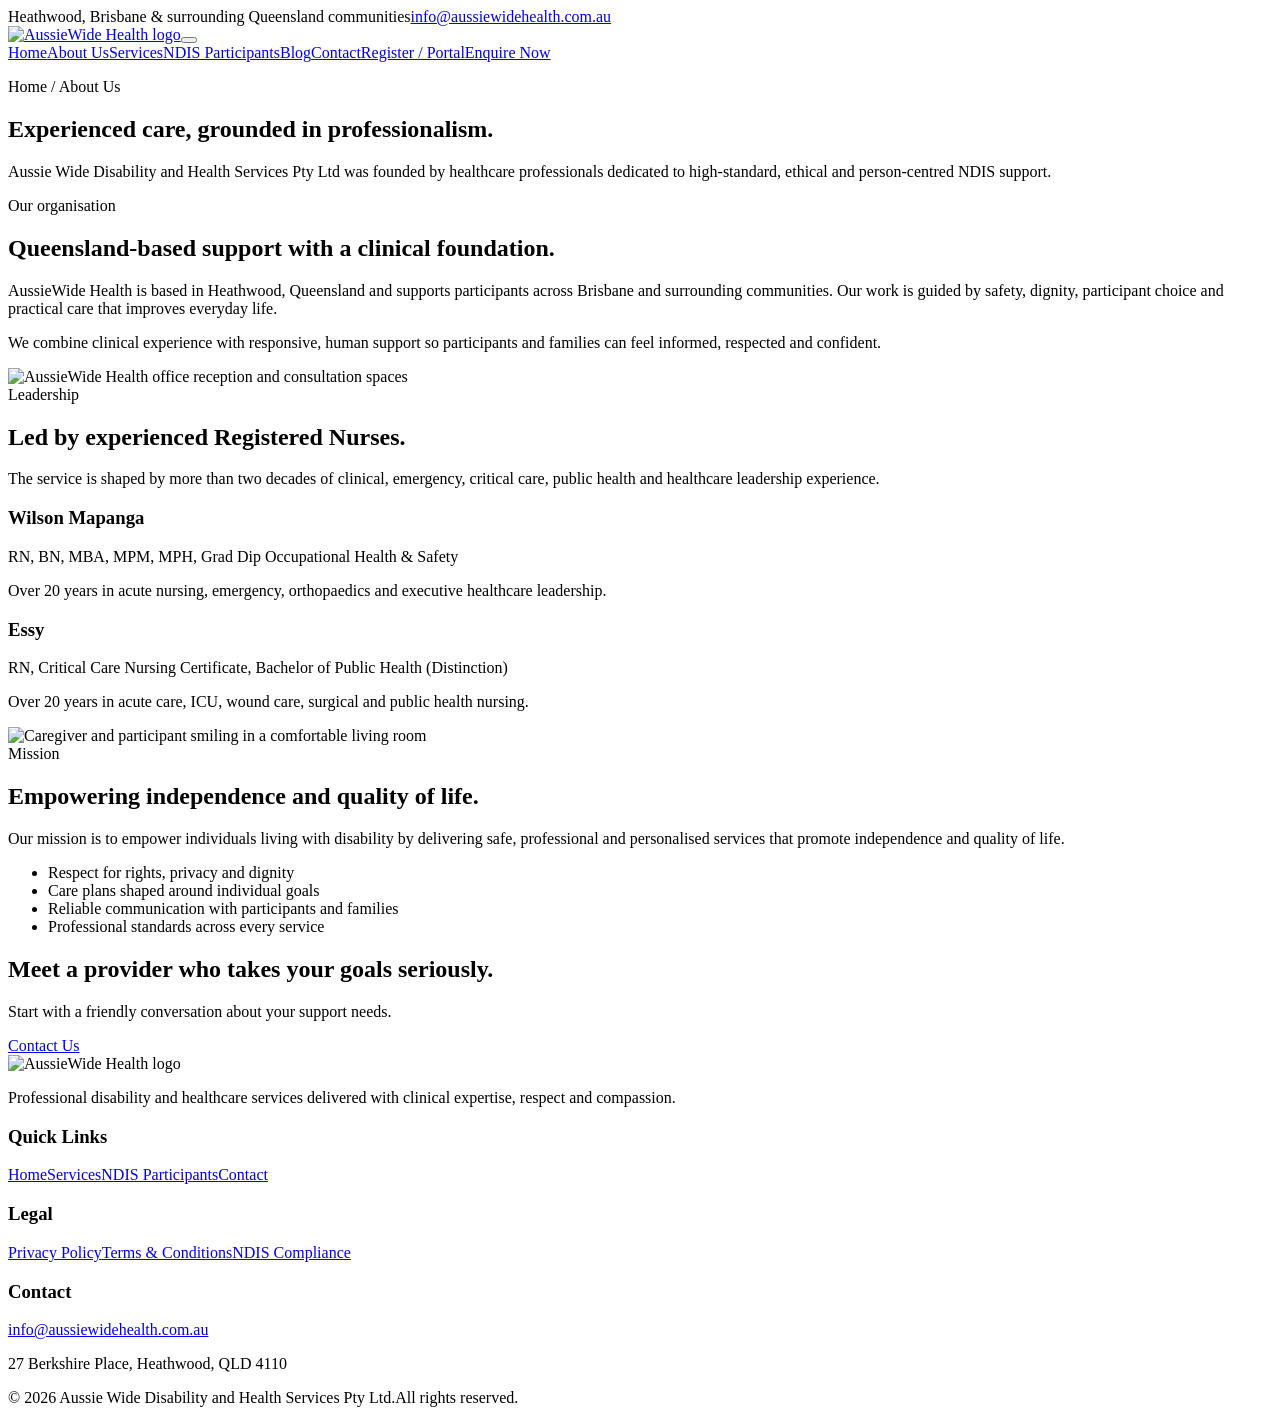
==== about.html @ b2c0defd "Add files via upload" ====
<!doctype html>
<html lang="en-AU">
<head>
  <meta charset="utf-8"><meta name="viewport" content="width=device-width, initial-scale=1">
  <title>About Aussie Wide Health | Experienced NDIS Provider Queensland</title>
  <meta name="description" content="Learn about AussieWide Health, an RN-led disability and healthcare provider based in Heathwood, Queensland.">
  <link rel="stylesheet" href="assets/css/styles.css">
</head>
<body>
  <div class="topbar"><div class="container"><span>Heathwood, Brisbane & surrounding Queensland communities</span><a href="mailto:info@aussiewidehealth.com.au">info@aussiewidehealth.com.au</a></div></div>
  <header class="site-header"><div class="container nav-wrap"><a class="brand" href="index.html"><img src="assets/images/logo.png" alt="AussieWide Health logo"></a><button class="nav-toggle" aria-label="Open navigation" aria-expanded="false"><span></span><span></span><span></span></button><nav class="main-nav"><a href="index.html">Home</a><a class="active" href="about.html">About Us</a><a href="services.html">Services</a><a href="ndis.html">NDIS Participants</a><a href="blog.html">Blog</a><a href="contact.html">Contact</a><a href="register.html">Register / Portal</a><a class="btn btn-primary" href="contact.html">Enquire Now</a></nav></div></header>
  <main>
    <section class="page-hero"><div class="container"><p class="breadcrumbs">Home / About Us</p><h1>Experienced care, grounded in professionalism.</h1><p>Aussie Wide Disability and Health Services Pty Ltd was founded by healthcare professionals dedicated to high-standard, ethical and person-centred NDIS support.</p></div></section>
    <section class="section alt"><div class="container split"><div><span class="eyebrow">Our organisation</span><h2>Queensland-based support with a clinical foundation.</h2><p>AussieWide Health is based in Heathwood, Queensland and supports participants across Brisbane and surrounding communities. Our work is guided by safety, dignity, participant choice and practical care that improves everyday life.</p><p>We combine clinical experience with responsive, human support so participants and families can feel informed, respected and confident.</p></div><div class="image-panel"><img src="assets/images/office.jpg" alt="AussieWide Health office reception and consultation spaces"></div></div></section>
    <section class="section teal"><div class="container"><div class="section-head"><div><span class="eyebrow">Leadership</span><h2>Led by experienced Registered Nurses.</h2></div><p>The service is shaped by more than two decades of clinical, emergency, critical care, public health and healthcare leadership experience.</p></div><div class="grid grid-2"><article class="card leader"><h3>Wilson Mapanga</h3><p class="role">RN, BN, MBA, MPM, MPH, Grad Dip Occupational Health & Safety</p><p>Over 20 years in acute nursing, emergency, orthopaedics and executive healthcare leadership.</p></article><article class="card leader"><h3>Essy</h3><p class="role">RN, Critical Care Nursing Certificate, Bachelor of Public Health (Distinction)</p><p>Over 20 years in acute care, ICU, wound care, surgical and public health nursing.</p></article></div></div></section>
    <section class="section alt"><div class="container split"><div class="image-panel"><img src="assets/images/home-care.jpg" alt="Caregiver and participant smiling in a comfortable living room"></div><div><span class="eyebrow">Mission</span><h2>Empowering independence and quality of life.</h2><p>Our mission is to empower individuals living with disability by delivering safe, professional and personalised services that promote independence and quality of life.</p><ul class="check-list"><li>Respect for rights, privacy and dignity</li><li>Care plans shaped around individual goals</li><li>Reliable communication with participants and families</li><li>Professional standards across every service</li></ul></div></div></section>
  </main>
  <section class="cta-band"><div class="container"><div><h2>Meet a provider who takes your goals seriously.</h2><p>Start with a friendly conversation about your support needs.</p></div><a class="btn btn-light" href="contact.html">Contact Us</a></div></section>
  <footer class="site-footer"><div class="container footer-grid"><div><img src="assets/images/logo.png" alt="AussieWide Health logo"><p>Professional disability and healthcare services delivered with clinical expertise, respect and compassion.</p></div><div><h3>Quick Links</h3><a href="index.html">Home</a><a href="services.html">Services</a><a href="ndis.html">NDIS Participants</a><a href="contact.html">Contact</a></div><div><h3>Legal</h3><a href="privacy.html">Privacy Policy</a><a href="terms.html">Terms & Conditions</a><a href="ndis-compliance.html">NDIS Compliance</a></div><div><h3>Contact</h3><a href="mailto:info@aussiewidehealth.com.au">info@aussiewidehealth.com.au</a><p>27 Berkshire Place, Heathwood, QLD 4110</p></div></div><div class="container footer-bottom"><span>&copy; 2026 Aussie Wide Disability and Health Services Pty Ltd.</span><span>All rights reserved.</span></div></footer>
  <script src="assets/js/main.js"></script>
</body>
</html>
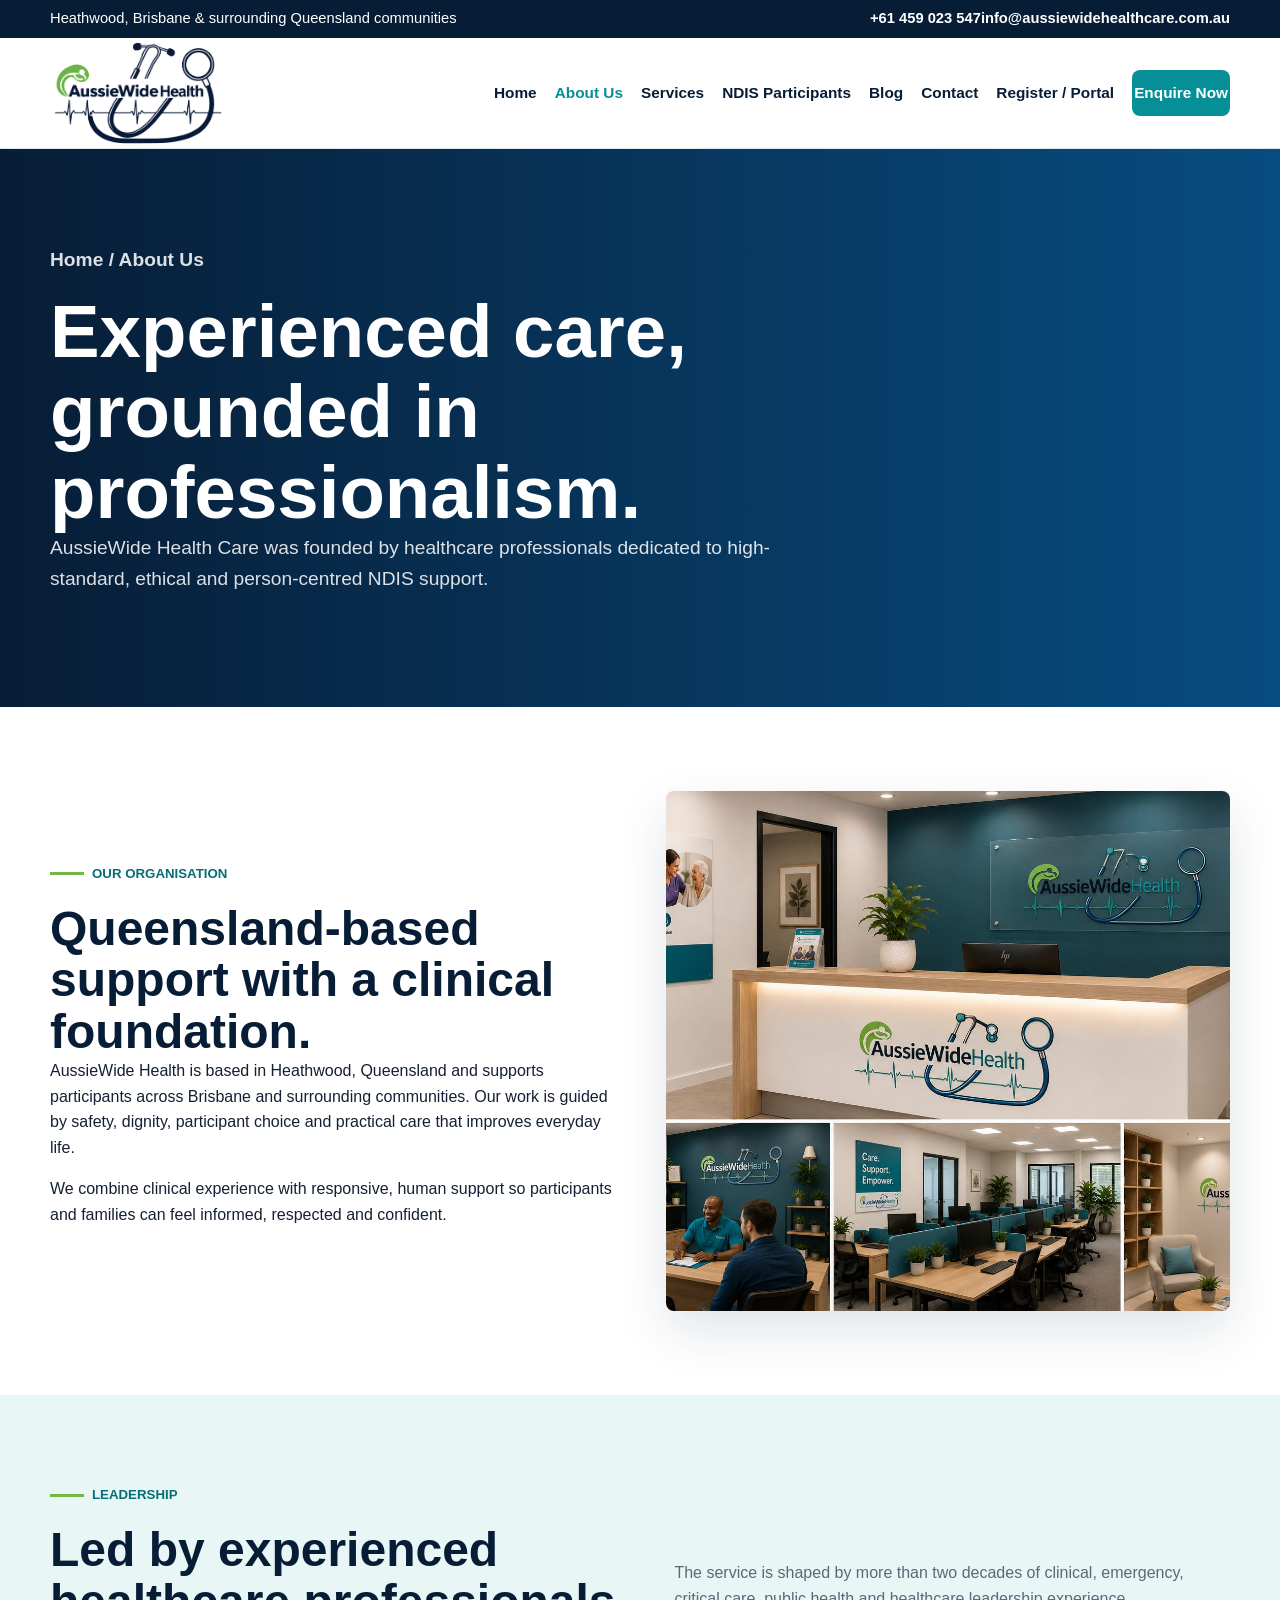
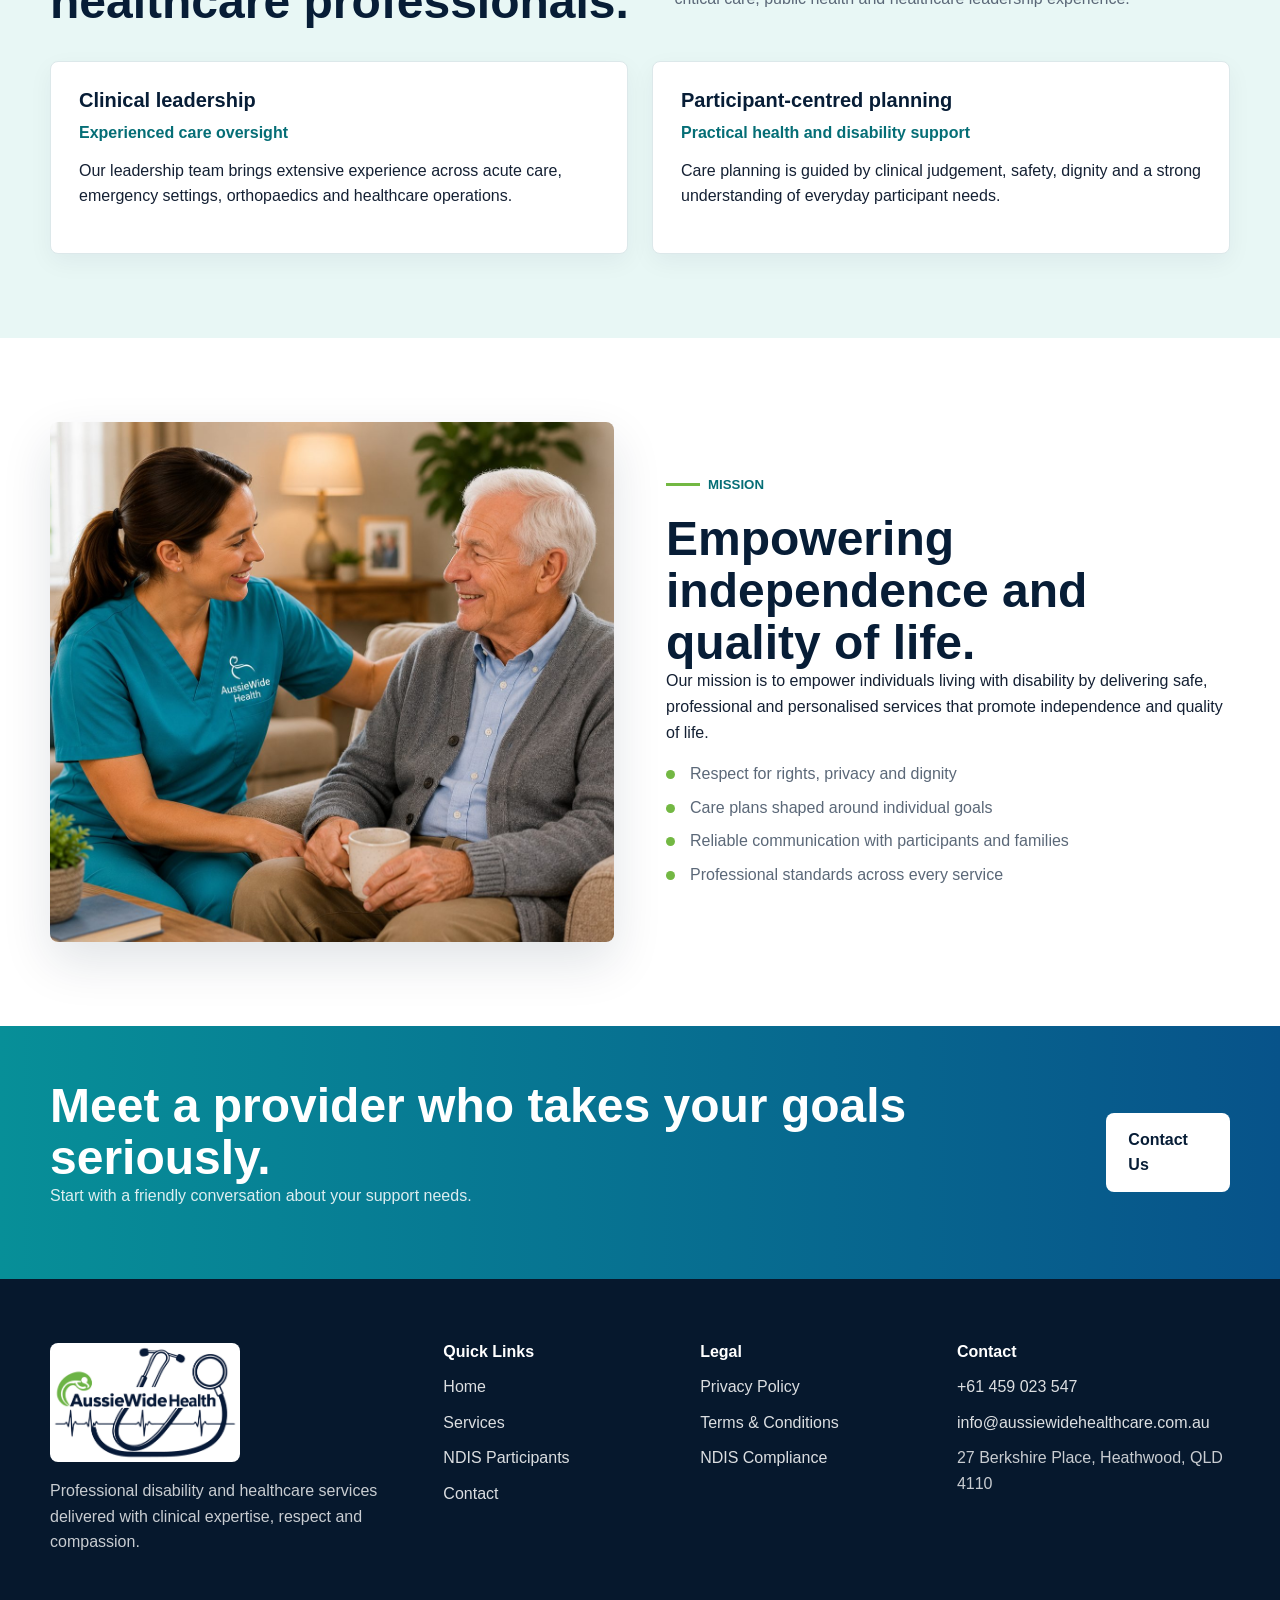
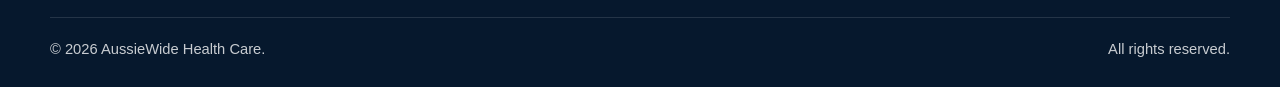
==== commit b6aee09e: "Add files via upload" ====
--- a/about.html
+++ b/about.html
@@ -1,22 +1,22 @@
-<!doctype html>
+﻿<!doctype html>
 <html lang="en-AU">
 <head>
   <meta charset="utf-8"><meta name="viewport" content="width=device-width, initial-scale=1">
   <title>About Aussie Wide Health | Experienced NDIS Provider Queensland</title>
-  <meta name="description" content="Learn about AussieWide Health, an RN-led disability and healthcare provider based in Heathwood, Queensland.">
+  <meta name="description" content="Learn about AussieWide Health, a disability and healthcare provider based in Heathwood, Queensland.">
   <link rel="stylesheet" href="assets/css/styles.css">
 </head>
 <body>
-  <div class="topbar"><div class="container"><span>Heathwood, Brisbane & surrounding Queensland communities</span><a href="mailto:info@aussiewidehealth.com.au">info@aussiewidehealth.com.au</a></div></div>
+  <div class="topbar"><div class="container"><span>Heathwood, Brisbane & surrounding Queensland communities</span><div class="topbar-contact"><a href="tel:+61459023547">+61 459 023 547</a><a href="mailto:info@aussiewidehealthcare.com.au">info@aussiewidehealthcare.com.au</a></div></div></div>
   <header class="site-header"><div class="container nav-wrap"><a class="brand" href="index.html"><img src="assets/images/logo.png" alt="AussieWide Health logo"></a><button class="nav-toggle" aria-label="Open navigation" aria-expanded="false"><span></span><span></span><span></span></button><nav class="main-nav"><a href="index.html">Home</a><a class="active" href="about.html">About Us</a><a href="services.html">Services</a><a href="ndis.html">NDIS Participants</a><a href="blog.html">Blog</a><a href="contact.html">Contact</a><a href="register.html">Register / Portal</a><a class="btn btn-primary" href="contact.html">Enquire Now</a></nav></div></header>
   <main>
-    <section class="page-hero"><div class="container"><p class="breadcrumbs">Home / About Us</p><h1>Experienced care, grounded in professionalism.</h1><p>Aussie Wide Disability and Health Services Pty Ltd was founded by healthcare professionals dedicated to high-standard, ethical and person-centred NDIS support.</p></div></section>
+    <section class="page-hero"><div class="container"><p class="breadcrumbs">Home / About Us</p><h1>Experienced care, grounded in professionalism.</h1><p>AussieWide Health Care was founded by healthcare professionals dedicated to high-standard, ethical and person-centred NDIS support.</p></div></section>
     <section class="section alt"><div class="container split"><div><span class="eyebrow">Our organisation</span><h2>Queensland-based support with a clinical foundation.</h2><p>AussieWide Health is based in Heathwood, Queensland and supports participants across Brisbane and surrounding communities. Our work is guided by safety, dignity, participant choice and practical care that improves everyday life.</p><p>We combine clinical experience with responsive, human support so participants and families can feel informed, respected and confident.</p></div><div class="image-panel"><img src="assets/images/office.jpg" alt="AussieWide Health office reception and consultation spaces"></div></div></section>
-    <section class="section teal"><div class="container"><div class="section-head"><div><span class="eyebrow">Leadership</span><h2>Led by experienced Registered Nurses.</h2></div><p>The service is shaped by more than two decades of clinical, emergency, critical care, public health and healthcare leadership experience.</p></div><div class="grid grid-2"><article class="card leader"><h3>Wilson Mapanga</h3><p class="role">RN, BN, MBA, MPM, MPH, Grad Dip Occupational Health & Safety</p><p>Over 20 years in acute nursing, emergency, orthopaedics and executive healthcare leadership.</p></article><article class="card leader"><h3>Essy</h3><p class="role">RN, Critical Care Nursing Certificate, Bachelor of Public Health (Distinction)</p><p>Over 20 years in acute care, ICU, wound care, surgical and public health nursing.</p></article></div></div></section>
+    <section class="section teal"><div class="container"><div class="section-head"><div><span class="eyebrow">Leadership</span><h2>Led by experienced healthcare professionals.</h2></div><p>The service is shaped by more than two decades of clinical, emergency, critical care, public health and healthcare leadership experience.</p></div><div class="grid grid-2"><article class="card leader"><h3>Clinical leadership</h3><p class="role">Experienced care oversight</p><p>Our leadership team brings extensive experience across acute care, emergency settings, orthopaedics and healthcare operations.</p></article><article class="card leader"><h3>Participant-centred planning</h3><p class="role">Practical health and disability support</p><p>Care planning is guided by clinical judgement, safety, dignity and a strong understanding of everyday participant needs.</p></article></div></div></section>
     <section class="section alt"><div class="container split"><div class="image-panel"><img src="assets/images/home-care.jpg" alt="Caregiver and participant smiling in a comfortable living room"></div><div><span class="eyebrow">Mission</span><h2>Empowering independence and quality of life.</h2><p>Our mission is to empower individuals living with disability by delivering safe, professional and personalised services that promote independence and quality of life.</p><ul class="check-list"><li>Respect for rights, privacy and dignity</li><li>Care plans shaped around individual goals</li><li>Reliable communication with participants and families</li><li>Professional standards across every service</li></ul></div></div></section>
   </main>
   <section class="cta-band"><div class="container"><div><h2>Meet a provider who takes your goals seriously.</h2><p>Start with a friendly conversation about your support needs.</p></div><a class="btn btn-light" href="contact.html">Contact Us</a></div></section>
-  <footer class="site-footer"><div class="container footer-grid"><div><img src="assets/images/logo.png" alt="AussieWide Health logo"><p>Professional disability and healthcare services delivered with clinical expertise, respect and compassion.</p></div><div><h3>Quick Links</h3><a href="index.html">Home</a><a href="services.html">Services</a><a href="ndis.html">NDIS Participants</a><a href="contact.html">Contact</a></div><div><h3>Legal</h3><a href="privacy.html">Privacy Policy</a><a href="terms.html">Terms & Conditions</a><a href="ndis-compliance.html">NDIS Compliance</a></div><div><h3>Contact</h3><a href="mailto:info@aussiewidehealth.com.au">info@aussiewidehealth.com.au</a><p>27 Berkshire Place, Heathwood, QLD 4110</p></div></div><div class="container footer-bottom"><span>&copy; 2026 Aussie Wide Disability and Health Services Pty Ltd.</span><span>All rights reserved.</span></div></footer>
+  <footer class="site-footer"><div class="container footer-grid"><div><img src="assets/images/logo.png" alt="AussieWide Health logo"><p>Professional disability and healthcare services delivered with clinical expertise, respect and compassion.</p></div><div><h3>Quick Links</h3><a href="index.html">Home</a><a href="services.html">Services</a><a href="ndis.html">NDIS Participants</a><a href="contact.html">Contact</a></div><div><h3>Legal</h3><a href="privacy.html">Privacy Policy</a><a href="terms.html">Terms & Conditions</a><a href="ndis-compliance.html">NDIS Compliance</a></div><div><h3>Contact</h3><a href="tel:+61459023547">+61 459 023 547</a><a href="mailto:info@aussiewidehealthcare.com.au">info@aussiewidehealthcare.com.au</a><p>27 Berkshire Place, Heathwood, QLD 4110</p></div></div><div class="container footer-bottom"><span>&copy; 2026 AussieWide Health Care.</span><span>All rights reserved.</span></div></footer>
   <script src="assets/js/main.js"></script>
 </body>
 </html>
--- a/assets/css/styles.css
+++ b/assets/css/styles.css
@@ -0,0 +1,596 @@
+:root {
+  --navy: #071d36;
+  --blue: #07538a;
+  --teal: #078f98;
+  --teal-dark: #056e76;
+  --green: #73b843;
+  --mint: #e8f7f5;
+  --cream: #fbfaf6;
+  --paper: #ffffff;
+  --ink: #142033;
+  --muted: #5b6878;
+  --line: #dce8ea;
+  --shadow: 0 20px 50px rgba(7, 29, 54, .12);
+  --radius: 8px;
+  --max: 1180px;
+}
+
+* { box-sizing: border-box; }
+html { scroll-behavior: smooth; }
+body {
+  margin: 0;
+  font-family: Arial, Helvetica, sans-serif;
+  color: var(--ink);
+  background: var(--cream);
+  line-height: 1.6;
+}
+
+img { max-width: 100%; display: block; }
+a { color: inherit; text-decoration: none; }
+p { margin: 0 0 1rem; }
+h1, h2, h3 { margin: 0; color: var(--navy); line-height: 1.08; letter-spacing: 0; }
+h1 { font-size: 4.65rem; max-width: 900px; }
+h2 { font-size: 3rem; }
+h3 { font-size: 1.25rem; }
+
+.container { width: min(var(--max), calc(100% - 40px)); margin: 0 auto; }
+.skip-link { position: absolute; left: -999px; top: 12px; z-index: 20; background: var(--navy); color: #fff; padding: 10px 14px; }
+.skip-link:focus { left: 12px; }
+
+.topbar {
+  background: var(--navy);
+  color: #fff;
+  font-size: .92rem;
+}
+.topbar .container {
+  display: flex;
+  gap: 18px;
+  align-items: center;
+  justify-content: space-between;
+  min-height: 38px;
+}
+.topbar a { color: #fff; font-weight: 700; }
+
+.site-header {
+  position: sticky;
+  top: 0;
+  z-index: 10;
+  background: rgba(255,255,255,.96);
+  border-bottom: 1px solid var(--line);
+  backdrop-filter: blur(12px);
+}
+.nav-wrap {
+  min-height: 82px;
+  display: flex;
+  align-items: center;
+  justify-content: space-between;
+  gap: 18px;
+}
+.brand {
+  display: flex;
+  align-items: center;
+  gap: 12px;
+  min-width: 210px;
+}
+.brand img { width: 176px; height: auto; }
+.nav-toggle {
+  display: none;
+  width: 44px;
+  height: 44px;
+  border: 1px solid var(--line);
+  background: #fff;
+  border-radius: var(--radius);
+}
+.nav-toggle span {
+  display: block;
+  width: 22px;
+  height: 2px;
+  margin: 5px auto;
+  background: var(--navy);
+}
+.main-nav {
+  display: flex;
+  align-items: center;
+  gap: 18px;
+  color: var(--navy);
+  font-weight: 700;
+  font-size: .96rem;
+}
+.main-nav a { padding: 8px 0; }
+.main-nav a:hover, .main-nav a.active { color: var(--teal); }
+
+.btn {
+  display: inline-flex;
+  align-items: center;
+  justify-content: center;
+  min-height: 46px;
+  padding: 12px 20px;
+  border-radius: var(--radius);
+  font-weight: 800;
+  border: 2px solid transparent;
+  cursor: pointer;
+  transition: transform .18s ease, box-shadow .18s ease, background .18s ease;
+}
+.btn:hover { transform: translateY(-1px); box-shadow: 0 12px 25px rgba(7,29,54,.14); }
+.btn-primary { background: var(--teal); color: #fff; }
+.btn-secondary { background: var(--navy); color: #fff; }
+.btn-outline { background: transparent; color: var(--navy); border-color: var(--teal); }
+.btn-light { background: #fff; color: var(--navy); }
+.cta-row { display: flex; gap: 12px; flex-wrap: wrap; align-items: center; margin-top: 28px; }
+
+.hero {
+  position: relative;
+  min-height: min(780px, calc(100vh - 90px));
+  display: grid;
+  align-items: center;
+  overflow: hidden;
+  background: var(--navy);
+}
+.hero::before {
+  content: "";
+  position: absolute;
+  inset: 0;
+  background: linear-gradient(90deg, rgba(255,255,255,.97) 0%, rgba(255,255,255,.92) 34%, rgba(255,255,255,.18) 67%, rgba(255,255,255,0) 100%);
+  z-index: 1;
+}
+.hero img {
+  position: absolute;
+  inset: 0;
+  width: 100%;
+  height: 100%;
+  object-fit: cover;
+  object-position: center right;
+}
+.hero-content {
+  position: relative;
+  z-index: 2;
+  max-width: 720px;
+  padding: 76px 0 96px;
+}
+.eyebrow {
+  display: inline-flex;
+  align-items: center;
+  gap: 8px;
+  color: var(--teal-dark);
+  font-weight: 900;
+  text-transform: uppercase;
+  letter-spacing: 0;
+  font-size: .83rem;
+  margin-bottom: 18px;
+}
+.eyebrow::before {
+  content: "";
+  width: 34px;
+  height: 3px;
+  background: var(--green);
+}
+.hero p.lead, .lead {
+  font-size: 1.28rem;
+  color: #24364a;
+  max-width: 680px;
+}
+
+.trust-strip {
+  background: #fff;
+  border-bottom: 1px solid var(--line);
+}
+.trust-grid {
+  display: grid;
+  grid-template-columns: repeat(4, 1fr);
+  gap: 1px;
+}
+.trust-item {
+  padding: 24px;
+  border-left: 1px solid var(--line);
+}
+.trust-item:last-child { border-right: 1px solid var(--line); }
+.trust-item strong { display: block; color: var(--navy); font-size: 1.08rem; }
+.trust-item span { color: var(--muted); font-size: .95rem; }
+
+.section { padding: 84px 0; }
+.section.alt { background: #fff; }
+.section.teal { background: var(--mint); }
+.section.dark { background: var(--navy); color: #fff; }
+.section.dark h2, .section.dark h3 { color: #fff; }
+.section.dark p { color: rgba(255,255,255,.82); }
+
+.section-head {
+  display: flex;
+  justify-content: space-between;
+  gap: 28px;
+  align-items: end;
+  margin-bottom: 34px;
+}
+.section-head p { max-width: 580px; color: var(--muted); }
+
+.grid { display: grid; gap: 24px; }
+.grid-2 { grid-template-columns: repeat(2, 1fr); }
+.grid-3 { grid-template-columns: repeat(3, 1fr); }
+.grid-4 { grid-template-columns: repeat(4, 1fr); }
+
+.card {
+  background: #fff;
+  border: 1px solid var(--line);
+  border-radius: var(--radius);
+  box-shadow: 0 8px 25px rgba(7,29,54,.05);
+  overflow: hidden;
+}
+.card-body { padding: 26px; }
+.card img { width: 100%; height: 235px; object-fit: cover; }
+.service-card h3 { margin-bottom: 10px; }
+.service-card ul, .check-list {
+  padding: 0;
+  margin: 16px 0 0;
+  list-style: none;
+}
+.service-card li, .check-list li {
+  position: relative;
+  padding-left: 24px;
+  margin: 8px 0;
+  color: var(--muted);
+}
+.service-card li::before, .check-list li::before {
+  content: "";
+  position: absolute;
+  left: 0;
+  top: .55em;
+  width: 9px;
+  height: 9px;
+  border-radius: 50%;
+  background: var(--green);
+}
+
+.split {
+  display: grid;
+  grid-template-columns: 1fr 1fr;
+  gap: 52px;
+  align-items: center;
+}
+.image-panel {
+  border-radius: var(--radius);
+  overflow: hidden;
+  box-shadow: var(--shadow);
+}
+.image-panel img { width: 100%; height: 520px; object-fit: cover; }
+.stat-row {
+  display: grid;
+  grid-template-columns: repeat(3, 1fr);
+  gap: 16px;
+  margin-top: 28px;
+}
+.stat {
+  background: #fff;
+  border: 1px solid var(--line);
+  border-radius: var(--radius);
+  padding: 18px;
+}
+.stat strong { display: block; font-size: 1.8rem; color: var(--teal); line-height: 1; }
+.stat span { color: var(--muted); font-size: .92rem; }
+
+.page-hero {
+  background: linear-gradient(90deg, rgba(7,29,54,.94), rgba(7,83,138,.88)), var(--navy);
+  color: #fff;
+  padding: 96px 0;
+  position: relative;
+  overflow: hidden;
+}
+.page-hero h1 { color: #fff; }
+.page-hero p { color: rgba(255,255,255,.86); max-width: 760px; font-size: 1.2rem; }
+.breadcrumbs { color: rgba(255,255,255,.74); font-weight: 700; margin-bottom: 16px; }
+
+.steps { counter-reset: steps; }
+.step {
+  position: relative;
+  padding: 28px 28px 28px 84px;
+}
+.step::before {
+  counter-increment: steps;
+  content: counter(steps);
+  position: absolute;
+  left: 26px;
+  top: 28px;
+  width: 38px;
+  height: 38px;
+  display: grid;
+  place-items: center;
+  background: var(--teal);
+  color: #fff;
+  border-radius: 50%;
+  font-weight: 900;
+}
+
+.leader {
+  padding: 28px;
+}
+.leader .role { color: var(--teal-dark); font-weight: 900; margin: 8px 0 12px; }
+
+.contact-layout {
+  display: grid;
+  grid-template-columns: .95fr 1.05fr;
+  gap: 34px;
+  align-items: start;
+}
+.contact-box {
+  background: var(--navy);
+  color: #fff;
+  padding: 34px;
+  border-radius: var(--radius);
+}
+.contact-box h2, .contact-box h3 { color: #fff; }
+.contact-box a { color: #fff; font-weight: 800; }
+.form-grid {
+  display: grid;
+  grid-template-columns: repeat(2, 1fr);
+  gap: 16px;
+}
+.form-field { display: flex; flex-direction: column; gap: 7px; }
+.form-field.full { grid-column: 1 / -1; }
+label { color: var(--navy); font-weight: 800; }
+input, select, textarea {
+  width: 100%;
+  border: 1px solid #c9d8dc;
+  border-radius: var(--radius);
+  padding: 13px 14px;
+  font: inherit;
+  background: #fff;
+  color: var(--ink);
+}
+textarea { min-height: 140px; resize: vertical; }
+.form-note { color: var(--muted); font-size: .92rem; margin-top: 12px; }
+.map iframe {
+  width: 100%;
+  height: 360px;
+  border: 0;
+  border-radius: var(--radius);
+  filter: saturate(.95);
+}
+
+.blog-card .meta { color: var(--teal-dark); font-weight: 900; font-size: .9rem; margin-bottom: 8px; }
+.legal-content {
+  background: #fff;
+  border: 1px solid var(--line);
+  border-radius: var(--radius);
+  padding: clamp(26px, 5vw, 52px);
+}
+.legal-content h2 { font-size: 1.7rem; margin-top: 30px; }
+.legal-content h2:first-child { margin-top: 0; }
+
+.testimonials {
+  position: relative;
+  overflow: hidden;
+  padding: 92px 0 102px;
+  background:
+    radial-gradient(circle at 78% 18%, rgba(7,143,152,.36), transparent 34%),
+    linear-gradient(135deg, #06182d 0%, #082746 54%, #044e68 100%);
+  color: #fff;
+}
+.testimonials::before {
+  content: "";
+  position: absolute;
+  top: 38px;
+  left: max(22px, calc((100vw - var(--max)) / 2));
+  width: 96px;
+  height: 64px;
+  border-radius: 48px 48px 8px 8px;
+  background:
+    radial-gradient(circle at 30% 35%, rgba(255,255,255,.08) 0 28px, transparent 29px),
+    radial-gradient(circle at 76% 35%, rgba(255,255,255,.08) 0 28px, transparent 29px);
+}
+.testimonial-head {
+  position: relative;
+  z-index: 1;
+  margin-bottom: 34px;
+}
+.testimonial-head .eyebrow { color: #bdf0ea; }
+.testimonial-head h2 {
+  color: #fff;
+  max-width: 860px;
+}
+.testimonial-head p {
+  color: rgba(255,255,255,.78);
+  max-width: 720px;
+  margin-top: 16px;
+}
+.testimonial-rail {
+  position: relative;
+  z-index: 1;
+  overflow: hidden;
+  padding: 2px 0;
+  mask-image: linear-gradient(90deg, transparent, #000 8%, #000 92%, transparent);
+}
+.testimonial-track {
+  display: flex;
+  gap: 24px;
+  width: max-content;
+  animation: testimonial-scroll 42s linear infinite;
+}
+.testimonial-rail:hover .testimonial-track { animation-play-state: paused; }
+.testimonial-set {
+  display: flex;
+  gap: 24px;
+}
+.testimonial-card {
+  flex: 0 0 clamp(320px, 33vw, 470px);
+  min-height: 248px;
+  display: flex;
+  flex-direction: column;
+  justify-content: space-between;
+  padding: 28px;
+  border: 1px solid rgba(255,255,255,.16);
+  border-radius: var(--radius);
+  background: rgba(255,255,255,.10);
+  box-shadow: 0 24px 55px rgba(0,0,0,.18);
+  backdrop-filter: blur(10px);
+}
+.stars {
+  color: #9fd765;
+  font-weight: 900;
+  letter-spacing: 0;
+  margin-bottom: 20px;
+}
+.testimonial-card p {
+  color: rgba(255,255,255,.9);
+  font-size: 1.16rem;
+  font-style: italic;
+  line-height: 1.55;
+}
+.testimonial-person {
+  display: grid;
+  grid-template-columns: 48px 1fr;
+  column-gap: 14px;
+  align-items: center;
+  margin-top: 24px;
+}
+.testimonial-person span {
+  grid-row: span 2;
+  width: 48px;
+  height: 48px;
+  display: grid;
+  place-items: center;
+  border-radius: 50%;
+  background: linear-gradient(135deg, var(--teal), var(--green));
+  color: #fff;
+  font-weight: 900;
+  box-shadow: 0 10px 24px rgba(0,0,0,.22);
+}
+.testimonial-person strong { color: #fff; line-height: 1.1; }
+.testimonial-person small {
+  color: rgba(255,255,255,.66);
+  font-weight: 800;
+  text-transform: uppercase;
+  font-size: .75rem;
+}
+
+@keyframes testimonial-scroll {
+  from { transform: translateX(0); }
+  to { transform: translateX(calc(-50% - 12px)); }
+}
+
+.cta-band {
+  background: linear-gradient(90deg, var(--teal), var(--blue));
+  color: #fff;
+  padding: 54px 0;
+}
+.cta-band .container {
+  display: flex;
+  align-items: center;
+  justify-content: space-between;
+  gap: 28px;
+}
+.cta-band h2 { color: #fff; }
+.cta-band p { color: rgba(255,255,255,.86); max-width: 700px; }
+
+.site-footer {
+  background: #06182d;
+  color: rgba(255,255,255,.78);
+  padding: 64px 0 26px;
+}
+.footer-grid {
+  display: grid;
+  grid-template-columns: 1.25fr .75fr .75fr 1fr;
+  gap: 52px;
+  align-items: start;
+}
+.site-footer h3 { color: #fff; font-size: 1rem; margin: 0 0 14px; }
+.site-footer img { width: 190px; background: #fff; border-radius: var(--radius); margin-bottom: 16px; }
+.site-footer p { margin-bottom: 18px; }
+.site-footer a { color: rgba(255,255,255,.86); display: block; margin: 10px 0; }
+.footer-legal {
+  margin-top: 26px;
+  padding-top: 22px;
+  border-top: 1px solid rgba(255,255,255,.16);
+}
+.footer-bottom {
+  border-top: 1px solid rgba(255,255,255,.12);
+  margin-top: 44px;
+  padding-top: 20px;
+  display: flex;
+  justify-content: space-between;
+  gap: 18px;
+  font-size: .92rem;
+}
+
+@media (max-width: 980px) {
+  .nav-toggle { display: block; }
+  .main-nav {
+    position: absolute;
+    top: 100%;
+    left: 0;
+    right: 0;
+    display: none;
+    flex-direction: column;
+    align-items: stretch;
+    background: #fff;
+    border-bottom: 1px solid var(--line);
+    padding: 18px 20px 24px;
+  }
+  .main-nav.open { display: flex; }
+  .main-nav a { padding: 10px 0; }
+  .hero { min-height: auto; }
+  .hero::before { background: linear-gradient(90deg, rgba(255,255,255,.97), rgba(255,255,255,.82)); }
+  .hero img { opacity: .42; object-position: center; }
+  h1 { font-size: 3.1rem; }
+  h2 { font-size: 2.35rem; }
+  .trust-grid, .grid-4 { grid-template-columns: repeat(2, 1fr); }
+  .grid-3, .split, .contact-layout, .footer-grid { grid-template-columns: 1fr; }
+  .section-head, .cta-band .container { display: block; }
+  .image-panel img { height: 430px; }
+  .testimonial-card { flex-basis: 420px; }
+}
+
+@media (max-width: 640px) {
+  .container { width: min(100% - 28px, var(--max)); }
+  .topbar .container {
+    display: flex;
+    flex-direction: column;
+    align-items: flex-start;
+    gap: 5px;
+    padding: 10px 0;
+    line-height: 1.35;
+  }
+  .topbar span,
+  .topbar a {
+    display: block;
+    max-width: 100%;
+  }
+  .topbar span { text-wrap: balance; }
+  .topbar a {
+    overflow-wrap: anywhere;
+    line-height: 1.25;
+  }
+  .brand img { width: 150px; }
+  .nav-wrap { min-height: 72px; }
+  h1 { font-size: 2.45rem; }
+  h2 { font-size: 2rem; }
+  .hero p.lead, .lead { font-size: 1.08rem; }
+  .hero-content { padding: 64px 0 72px; }
+  .section { padding: 60px 0; }
+  .trust-grid, .grid-2, .grid-4, .stat-row, .form-grid { grid-template-columns: 1fr; }
+  .trust-item { border-right: 1px solid var(--line); }
+  .card img { height: 215px; }
+  .image-panel img { height: 340px; }
+  .testimonials { padding: 64px 0 70px; }
+  .testimonial-rail {
+    overflow-x: auto;
+    mask-image: none;
+    padding-inline: 14px;
+    scroll-snap-type: x mandatory;
+  }
+  .testimonial-track { animation: none; }
+  .testimonial-set[aria-hidden="true"] { display: none; }
+  .testimonial-card {
+    flex-basis: min(86vw, 360px);
+    min-height: 280px;
+    scroll-snap-align: start;
+  }
+  .footer-bottom { display: block; }
+  .btn { width: 100%; }
+}
+
+@media (prefers-reduced-motion: reduce) {
+  .testimonial-track {
+    animation: none;
+    overflow-x: auto;
+  }
+  .testimonial-set[aria-hidden="true"] { display: none; }
+}
